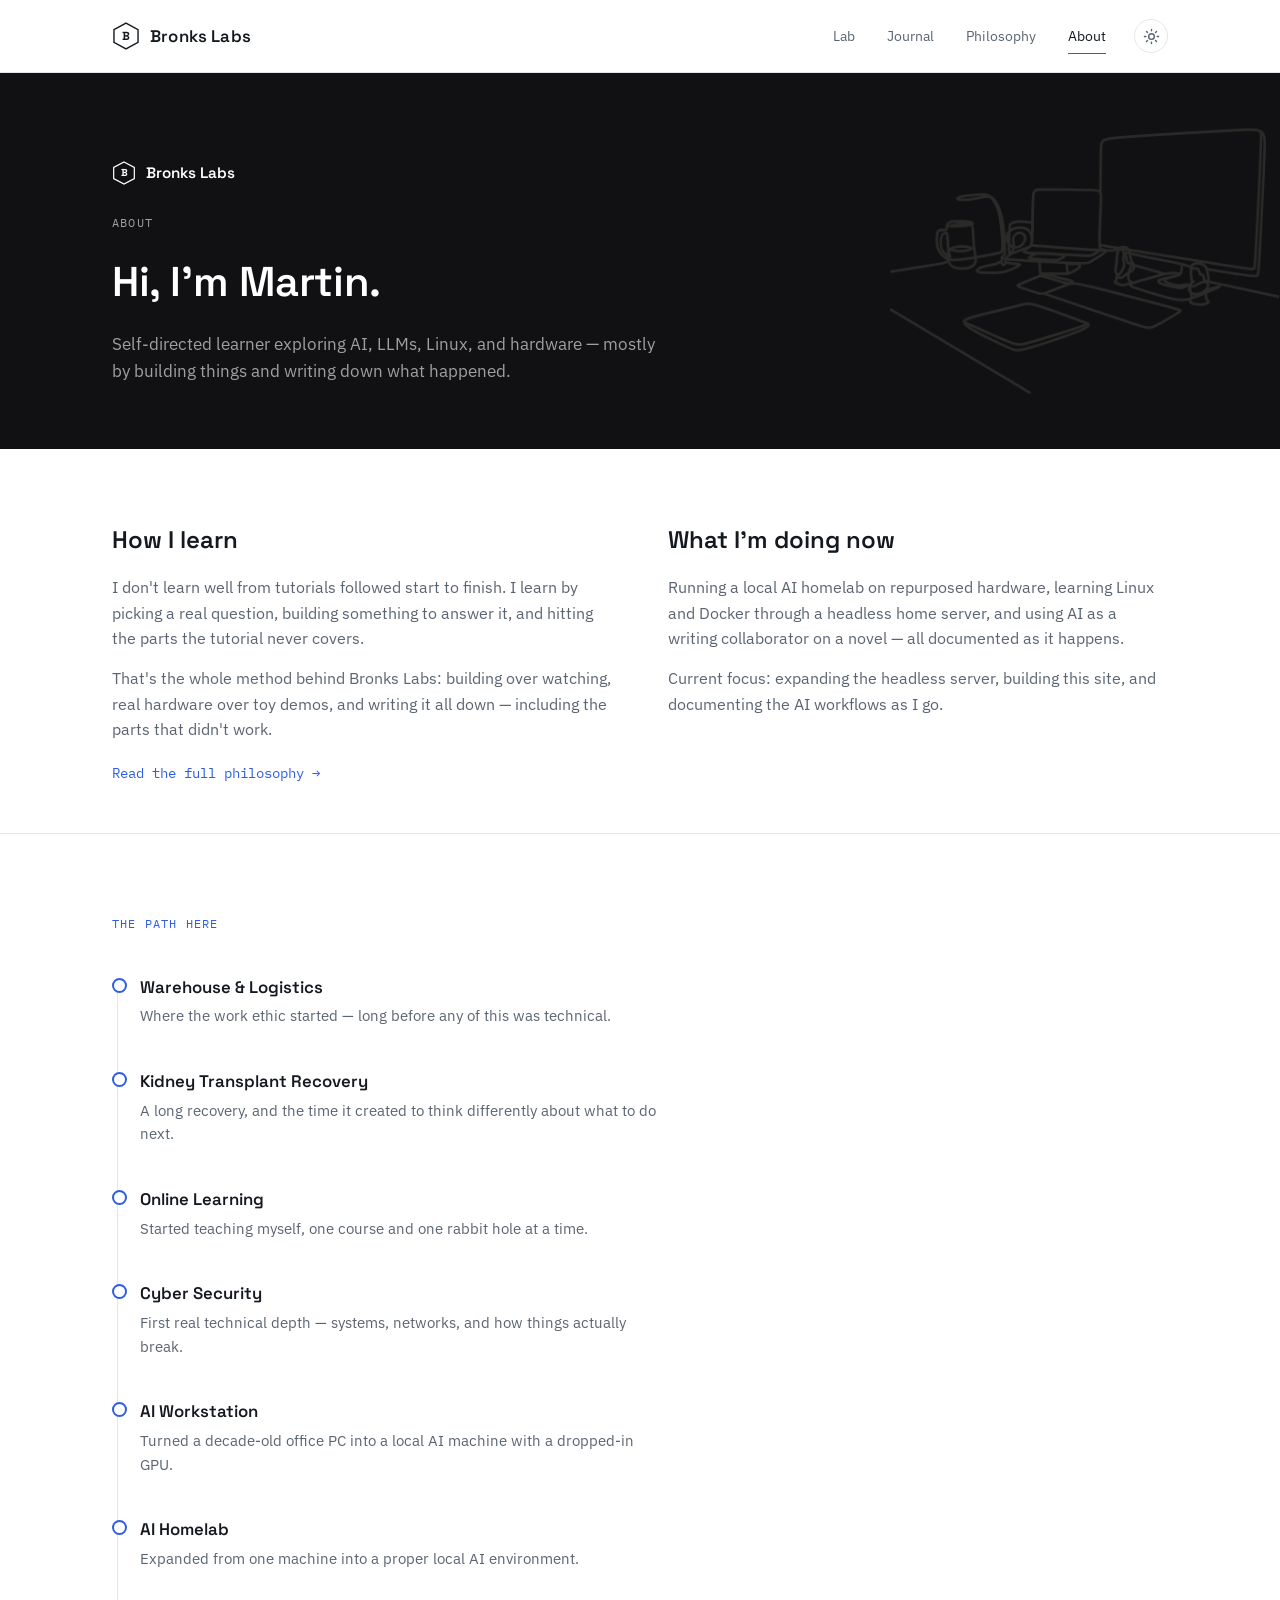
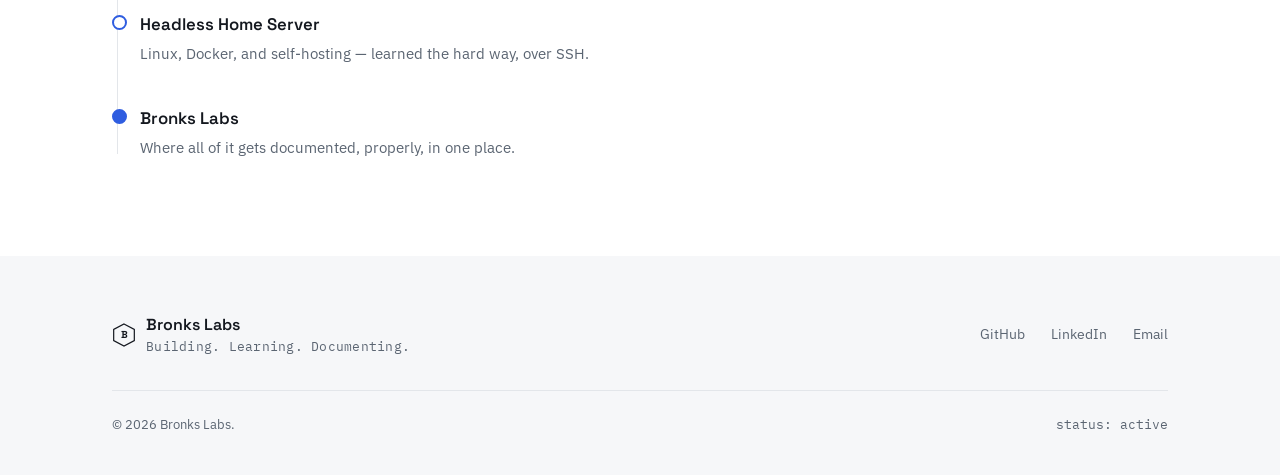
==== about.html @ 5981028b "Initial portfolio upload" ====
<!DOCTYPE html>
<html lang="en">
<head>
<script>(function(){var t=localStorage.getItem("theme");var d=window.matchMedia("(prefers-color-scheme: dark)").matches;document.documentElement.setAttribute("data-theme", t || (d?"dark":"light"));})();</script>
<meta charset="UTF-8">
<meta name="viewport" content="width=device-width, initial-scale=1.0">
<title>About — Bronks Labs</title>
<meta name="description" content="Martin — self-directed learner exploring AI, LLMs, Linux, and hardware, one real project at a time.">
<link rel="preconnect" href="https://fonts.googleapis.com">
<link rel="preconnect" href="https://fonts.gstatic.com" crossorigin>
<link href="https://fonts.googleapis.com/css2?family=Space+Grotesk:wght@400;500;600;700&family=IBM+Plex+Sans:wght@400;500;600&family=IBM+Plex+Mono:wght@400;500&display=swap" rel="stylesheet">
<link rel="stylesheet" href="css/styles.css?v=2">
<link rel="icon" type="image/x-icon" href="assets/favicon/favicon.ico">
<link rel="icon" type="image/png" sizes="32x32" href="assets/favicon/favicon-32x32.png">
<link rel="icon" type="image/png" sizes="16x16" href="assets/favicon/favicon-16x16.png">
<link rel="apple-touch-icon" sizes="180x180" href="assets/favicon/apple-touch-icon.png">
<link rel="manifest" href="site.webmanifest">
<style>
  .intro{ padding: 72px 0 48px; border-bottom: 1px solid var(--border); }
  .intro-grid{ display:grid; grid-template-columns: 1fr 1fr; gap: 56px; align-items: start; }
  @media (max-width: 760px){ .intro-grid{ grid-template-columns: 1fr; gap: 32px; } }
  .intro h2{ font-family: var(--font-display); font-weight: 600; font-size: 1.5rem; margin-bottom: 16px; }
  .intro p{ color: var(--ink-muted); font-size: 1rem; margin-bottom: 14px; }
  .philosophy-link{
    display:inline-flex; align-items:center; gap: 6px; margin-top: 6px;
    font-family: var(--font-mono); font-size: 0.85rem; color: var(--blue);
  }
  .philosophy-link:hover{ text-decoration: underline; }

  .timeline-section{ padding: 80px 0 96px; }
  .timeline-section .label{
    font-family: var(--font-mono); font-size: 0.75rem; letter-spacing: 0.1em; text-transform: uppercase;
    color: var(--blue); display:block; margin-bottom: 40px;
  }
  .timeline{ position: relative; padding-left: 28px; }
  .timeline::before{
    content: ''; position: absolute; left: 5px; top: 6px; bottom: 6px; width: 1px; background: var(--border);
  }
  .t-item{ position: relative; padding-bottom: 40px; }
  .t-item:last-child{ padding-bottom: 0; }
  .t-item::before{
    content: ''; position: absolute; left: -28px; top: 4px; width: 11px; height: 11px;
    border-radius: 50%; background: var(--bg); border: 2px solid var(--blue);
  }
  .t-item:last-child::before{ background: var(--blue); }
  .t-item h3{ font-family: var(--font-display); font-weight: 600; font-size: 1.05rem; margin-bottom: 4px; }
  .t-item p{ color: var(--ink-muted); font-size: 0.92rem; max-width: 520px; }
</style>
</head>
<body>

<header class="nav">
  <div class="wrap nav-inner">
    <a class="brand" href="index.html">
      <svg class="hex" viewBox="0 0 100 100" xmlns="http://www.w3.org/2000/svg">
        <polygon points="50,4 93,27 93,73 50,96 7,73 7,27" fill="none" stroke="currentColor" stroke-width="5"/>
        <text x="50" y="63" text-anchor="middle" font-family="Space Grotesk, sans-serif" font-weight="700" font-size="42" fill="currentColor">B</text>
      </svg>
      Bronks Labs
    </a>
    <div class="nav-right">
    <nav class="links">
      <a href="lab.html">Lab</a>
      <a href="journal.html">Journal</a>
      <a href="philosophy.html">Philosophy</a>
      <a href="about.html" class="active">About</a>
    </nav>
      <button class="theme-toggle" onclick="toggleTheme()" aria-label="Toggle dark mode">
        <svg class="icon-sun" viewBox="0 0 24 24" fill="none" stroke="currentColor" stroke-width="2" stroke-linecap="round"><circle cx="12" cy="12" r="4"/><path d="M12 2v2M12 20v2M4.93 4.93l1.41 1.41M17.66 17.66l1.41 1.41M2 12h2M20 12h2M6.34 17.66l-1.41 1.41M19.07 4.93l-1.41 1.41"/></svg>
        <svg class="icon-moon" viewBox="0 0 24 24" fill="none" stroke="currentColor" stroke-width="2" stroke-linecap="round"><path d="M21 12.79A9 9 0 1 1 11.21 3 7 7 0 0 0 21 12.79z"/></svg>
      </button>
    </div>
  </div>
</header>

<section class="page-header">
  <div class="banner-grid" aria-hidden="true"></div>
  <div class="wrap">
    <div class="banner-logo">
      <svg class="hex" viewBox="0 0 100 100" xmlns="http://www.w3.org/2000/svg">
        <polygon points="50,4 93,27 93,73 50,96 7,73 7,27" fill="none" stroke="#fff" stroke-width="5"/>
        <text x="50" y="63" text-anchor="middle" font-family="Space Grotesk, sans-serif" font-weight="700" font-size="42" fill="#fff">B</text>
      </svg>
      <span>Bronks Labs</span>
    </div>
    <span class="label">About</span>
    <h1>Hi, I'm Martin.</h1>
    <p>Self-directed learner exploring AI, LLMs, Linux, and hardware — mostly by building things and writing down what happened.</p>
  </div>
</section>

<section class="intro">
  <div class="wrap intro-grid">
    <div>
      <h2>How I learn</h2>
      <p>I don't learn well from tutorials followed start to finish. I learn by picking a real question, building something to answer it, and hitting the parts the tutorial never covers.</p>
      <p>That's the whole method behind Bronks Labs: building over watching, real hardware over toy demos, and writing it all down — including the parts that didn't work.</p>
      <a class="philosophy-link" href="philosophy.html">Read the full philosophy →</a>
    </div>
    <div>
      <h2>What I'm doing now</h2>
      <p>Running a local AI homelab on repurposed hardware, learning Linux and Docker through a headless home server, and using AI as a writing collaborator on a novel — all documented as it happens.</p>
      <p>Current focus: expanding the headless server, building this site, and documenting the AI workflows as I go.</p>
    </div>
  </div>
</section>

<section class="timeline-section">
  <div class="wrap">
    <span class="label">The path here</span>
    <div class="timeline">
      <div class="t-item">
        <h3>Warehouse &amp; Logistics</h3>
        <p>Where the work ethic started — long before any of this was technical.</p>
      </div>
      <div class="t-item">
        <h3>Kidney Transplant Recovery</h3>
        <p>A long recovery, and the time it created to think differently about what to do next.</p>
      </div>
      <div class="t-item">
        <h3>Online Learning</h3>
        <p>Started teaching myself, one course and one rabbit hole at a time.</p>
      </div>
      <div class="t-item">
        <h3>Cyber Security</h3>
        <p>First real technical depth — systems, networks, and how things actually break.</p>
      </div>
      <div class="t-item">
        <h3>AI Workstation</h3>
        <p>Turned a decade-old office PC into a local AI machine with a dropped-in GPU.</p>
      </div>
      <div class="t-item">
        <h3>AI Homelab</h3>
        <p>Expanded from one machine into a proper local AI environment.</p>
      </div>
      <div class="t-item">
        <h3>Headless Home Server</h3>
        <p>Linux, Docker, and self-hosting — learned the hard way, over SSH.</p>
      </div>
      <div class="t-item">
        <h3>Bronks Labs</h3>
        <p>Where all of it gets documented, properly, in one place.</p>
      </div>
    </div>
  </div>
</section>

<footer>
  <div class="wrap">
    <div class="footer-top">
      <div class="footer-brand">
        <svg class="hex" viewBox="0 0 100 100" xmlns="http://www.w3.org/2000/svg">
          <polygon points="50,4 93,27 93,73 50,96 7,73 7,27" fill="none" stroke="currentColor" stroke-width="5"/>
          <text x="50" y="63" text-anchor="middle" font-family="Space Grotesk, sans-serif" font-weight="700" font-size="42" fill="currentColor">B</text>
        </svg>
        <div>
          <div class="footer-brand-text">Bronks Labs</div>
          <div class="footer-tagline">Building. Learning. Documenting.</div>
        </div>
      </div>
      <div class="footer-links">
        <a href="https://github.com/" target="_blank" rel="noopener">GitHub</a>
        <a href="https://linkedin.com/" target="_blank" rel="noopener">LinkedIn</a>
        <a href="mailto:hello@bronkslabs.uk">Email</a>
      </div>
    </div>
    <div class="footer-bottom">
      <span>&copy; 2026 Bronks Labs.</span>
      <span class="mono">status: active</span>
    </div>
  </div>
</footer>

<script src="theme.js"></script>
</body>
</html>
---- css/styles.css ----
:root{
  --bg: #FFFFFF;
  --bg-subtle: #F6F7F9;
  --ink: #14181F;
  --ink-muted: #5B6572;
  --border: #E3E6EA;
  --blue: #2F5DE0;
  --blue-dim: #EAEFFC;
  --hero-dark: #111113;
  --hero-line: rgba(255,255,255,0.07);
  --hero-text-dim: rgba(255,255,255,0.6);

  --green: #2E9B5D;
  --green-dim: #E7F5ED;
  --amber: #C97A1C;
  --amber-dim: #FBF0E1;
  --blue-status: #2F5DE0;

  --nav-bg: rgba(255,255,255,0.9);
  --card-hover-border: #C7CDD6;

  --font-display: 'Space Grotesk', sans-serif;
  --font-body: 'IBM Plex Sans', sans-serif;
  --font-mono: 'IBM Plex Mono', monospace;
}

:root[data-theme="dark"]{
  --bg: #111113;
  --bg-subtle: #1A1D22;
  --ink: #ECEDEF;
  --ink-muted: #9AA2AC;
  --border: #2A2E35;
  --blue: #5B85FF;
  --blue-dim: rgba(91,133,255,0.16);

  --green: #4CC98A;
  --green-dim: rgba(76,201,138,0.14);
  --amber: #E0A44D;
  --amber-dim: rgba(224,164,77,0.14);
  --blue-status: #5B85FF;

  --nav-bg: rgba(17,17,19,0.85);
  --card-hover-border: #3A3F48;
}

*{ box-sizing: border-box; margin:0; padding:0; }
html{ scroll-behavior: smooth; }
body{
  font-family: var(--font-body);
  color: var(--ink);
  background: var(--bg);
  line-height: 1.6;
  -webkit-font-smoothing: antialiased;
  transition: background-color 0.2s ease, color 0.2s ease;
}
a{ color: inherit; text-decoration: none; }

.wrap{
  max-width: 1120px;
  margin: 0 auto;
  padding: 0 32px;
}

/* ---------- Nav ---------- */
header.nav{
  position: sticky;
  top: 0;
  z-index: 50;
  background: var(--nav-bg);
  backdrop-filter: blur(8px);
  border-bottom: 1px solid var(--border);
}
.nav-inner{
  display:flex;
  align-items:center;
  justify-content: space-between;
  height: 72px;
}
.brand{
  display:flex;
  align-items:center;
  gap:10px;
  font-family: var(--font-display);
  font-weight: 600;
  font-size: 1.05rem;
  letter-spacing: 0.01em;
}
.hex{ width: 28px; height: 28px; display:block; flex-shrink:0; }
nav.links{ display:flex; gap: 32px; font-size: 0.9rem; color: var(--ink-muted); }
nav.links a{ position:relative; padding: 4px 0; transition: color 0.15s ease; }
nav.links a:hover{ color: var(--ink); }
nav.links a.active{ color: var(--ink); }
nav.links a::after{
  content:''; position:absolute; left:0; right:0; bottom:-2px; height:1px;
  background: var(--blue); transform: scaleX(0); transform-origin: left;
  transition: transform 0.2s ease;
}
nav.links a:hover::after, nav.links a.active::after{ transform: scaleX(1); }

.nav-right{ display:flex; align-items:center; gap: 28px; }

.theme-toggle{
  display:flex; align-items:center; justify-content:center;
  width: 34px; height: 34px;
  border-radius: 100px;
  border: 1px solid var(--border);
  background: transparent;
  cursor: pointer;
  color: var(--ink-muted);
  transition: border-color 0.15s ease, color 0.15s ease;
  flex-shrink: 0;
}
.theme-toggle:hover{ border-color: var(--card-hover-border); color: var(--ink); }
.theme-toggle svg{ width: 17px; height: 17px; }
.theme-toggle .icon-moon{ display: none; }
:root[data-theme="dark"] .theme-toggle .icon-sun{ display: none; }
:root[data-theme="dark"] .theme-toggle .icon-moon{ display: block; }

@media (max-width: 640px){
  nav.links{ gap: 18px; font-size: 0.82rem; }
  .nav-right{ gap: 16px; }
}

/* ---------- Page header (dark line-art banner, matches hero) ---------- */
.page-header{
  position: relative;
  background: var(--hero-dark) url('../assets/images/hero-lineart.png') right center / contain no-repeat;
  color: #fff;
  overflow: hidden;
  padding: 88px 0 64px;
}
.page-header .banner-grid{ display: none; }
.page-header::before{
  content: '';
  position: absolute; inset: 0;
  background: linear-gradient(90deg, rgba(17,17,19,0.96) 0%, rgba(17,17,19,0.8) 42%, transparent 68%);
}
.page-header .wrap{ position: relative; z-index: 2; }
.page-header .banner-logo{
  display:flex; align-items:center; gap: 10px; margin-bottom: 28px;
  font-family: var(--font-display); font-weight: 600; font-size: 0.95rem; color: #fff;
}
.page-header .banner-logo .hex{ width: 24px; height: 24px; }
.page-header .banner-logo .hex polygon{ stroke: #fff; }
.page-header .banner-logo .hex text{ fill: #fff; }
.page-header .label{
  font-family: var(--font-mono);
  font-size: 0.75rem;
  letter-spacing: 0.1em;
  text-transform: uppercase;
  color: var(--hero-text-dim);
  display:block;
  margin-bottom: 16px;
}
.page-header h1{
  font-family: var(--font-display);
  font-weight: 600;
  font-size: clamp(1.9rem, 4vw, 2.6rem);
  letter-spacing: -0.01em;
  max-width: 620px;
}
.page-header p{
  margin-top: 16px;
  font-size: 1.05rem;
  color: var(--hero-text-dim);
  max-width: 560px;
}

/* ---------- Footer ---------- */
footer{ background: var(--bg-subtle); padding: 56px 0 40px; }
.footer-top{
  display:flex; align-items:center; justify-content: space-between;
  flex-wrap: wrap; gap: 24px; padding-bottom: 32px; border-bottom: 1px solid var(--border);
}
.footer-brand{ display:flex; align-items:center; gap: 10px; }
.footer-brand .hex{ width: 24px; height: 24px; }
.footer-brand-text{ font-family: var(--font-display); font-weight: 600; font-size: 1rem; }
.footer-tagline{ font-family: var(--font-mono); font-size: 0.8rem; color: var(--ink-muted); letter-spacing: 0.02em; }
.footer-links{ display:flex; gap: 26px; font-size: 0.88rem; color: var(--ink-muted); }
.footer-links a:hover{ color: var(--ink); }
.footer-bottom{
  padding-top: 24px; font-size: 0.8rem; color: var(--ink-muted);
  display:flex; justify-content: space-between; flex-wrap: wrap; gap: 10px;
}
.footer-bottom .mono{ font-family: var(--font-mono); }
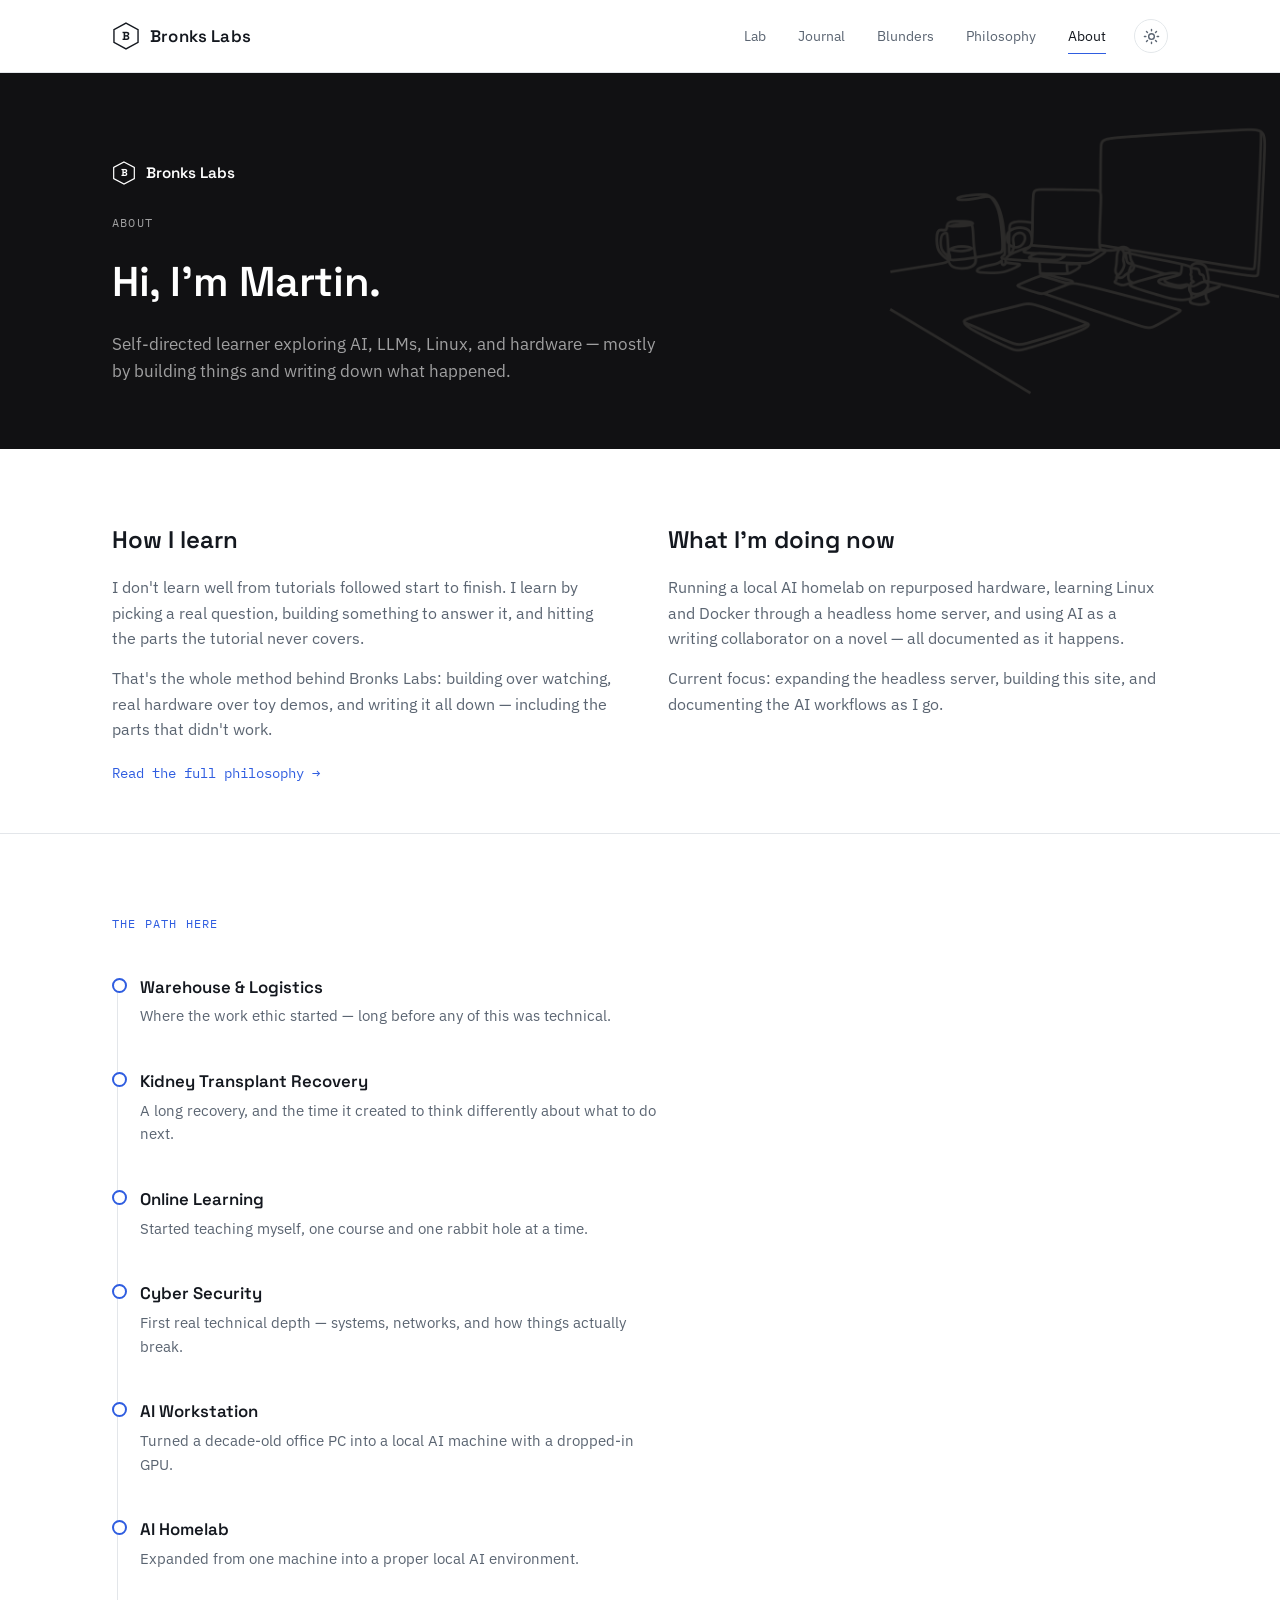
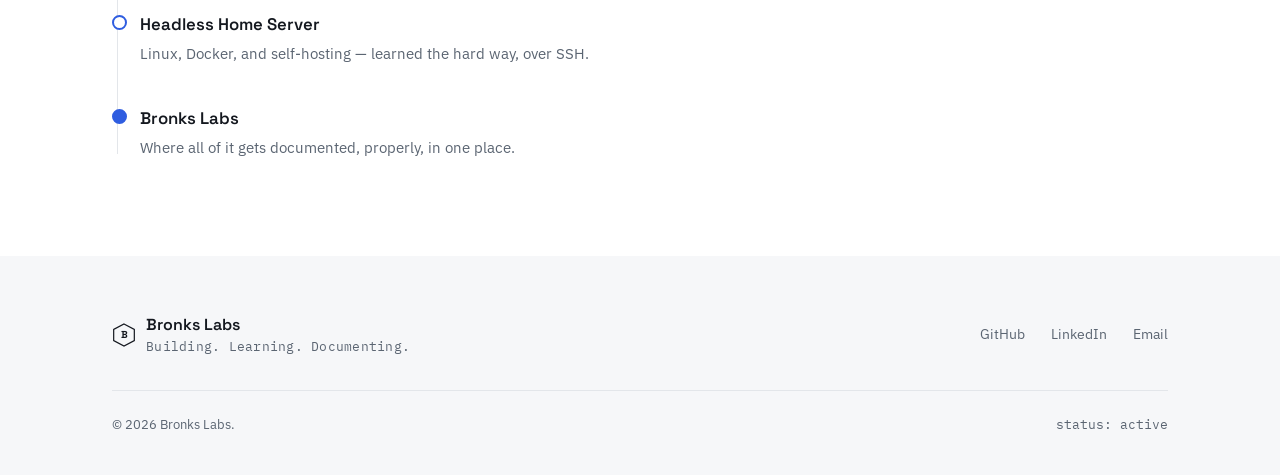
==== commit 16b24fb5: "Add Blunders page and dark mode nav links across site" ====
--- a/about.html
+++ b/about.html
@@ -62,6 +62,7 @@
     <nav class="links">
       <a href="lab.html">Lab</a>
       <a href="journal.html">Journal</a>
+        <a href="blunders.html">Blunders</a>
       <a href="philosophy.html">Philosophy</a>
       <a href="about.html" class="active">About</a>
     </nav>
@@ -161,7 +162,7 @@
       <div class="footer-links">
         <a href="https://github.com/" target="_blank" rel="noopener">GitHub</a>
         <a href="https://linkedin.com/" target="_blank" rel="noopener">LinkedIn</a>
-        <a href="mailto:hello@bronkslabs.uk">Email</a>
+        <a href="mailto:marcin.j.korol@gmail.com">Email</a>
       </div>
     </div>
     <div class="footer-bottom">
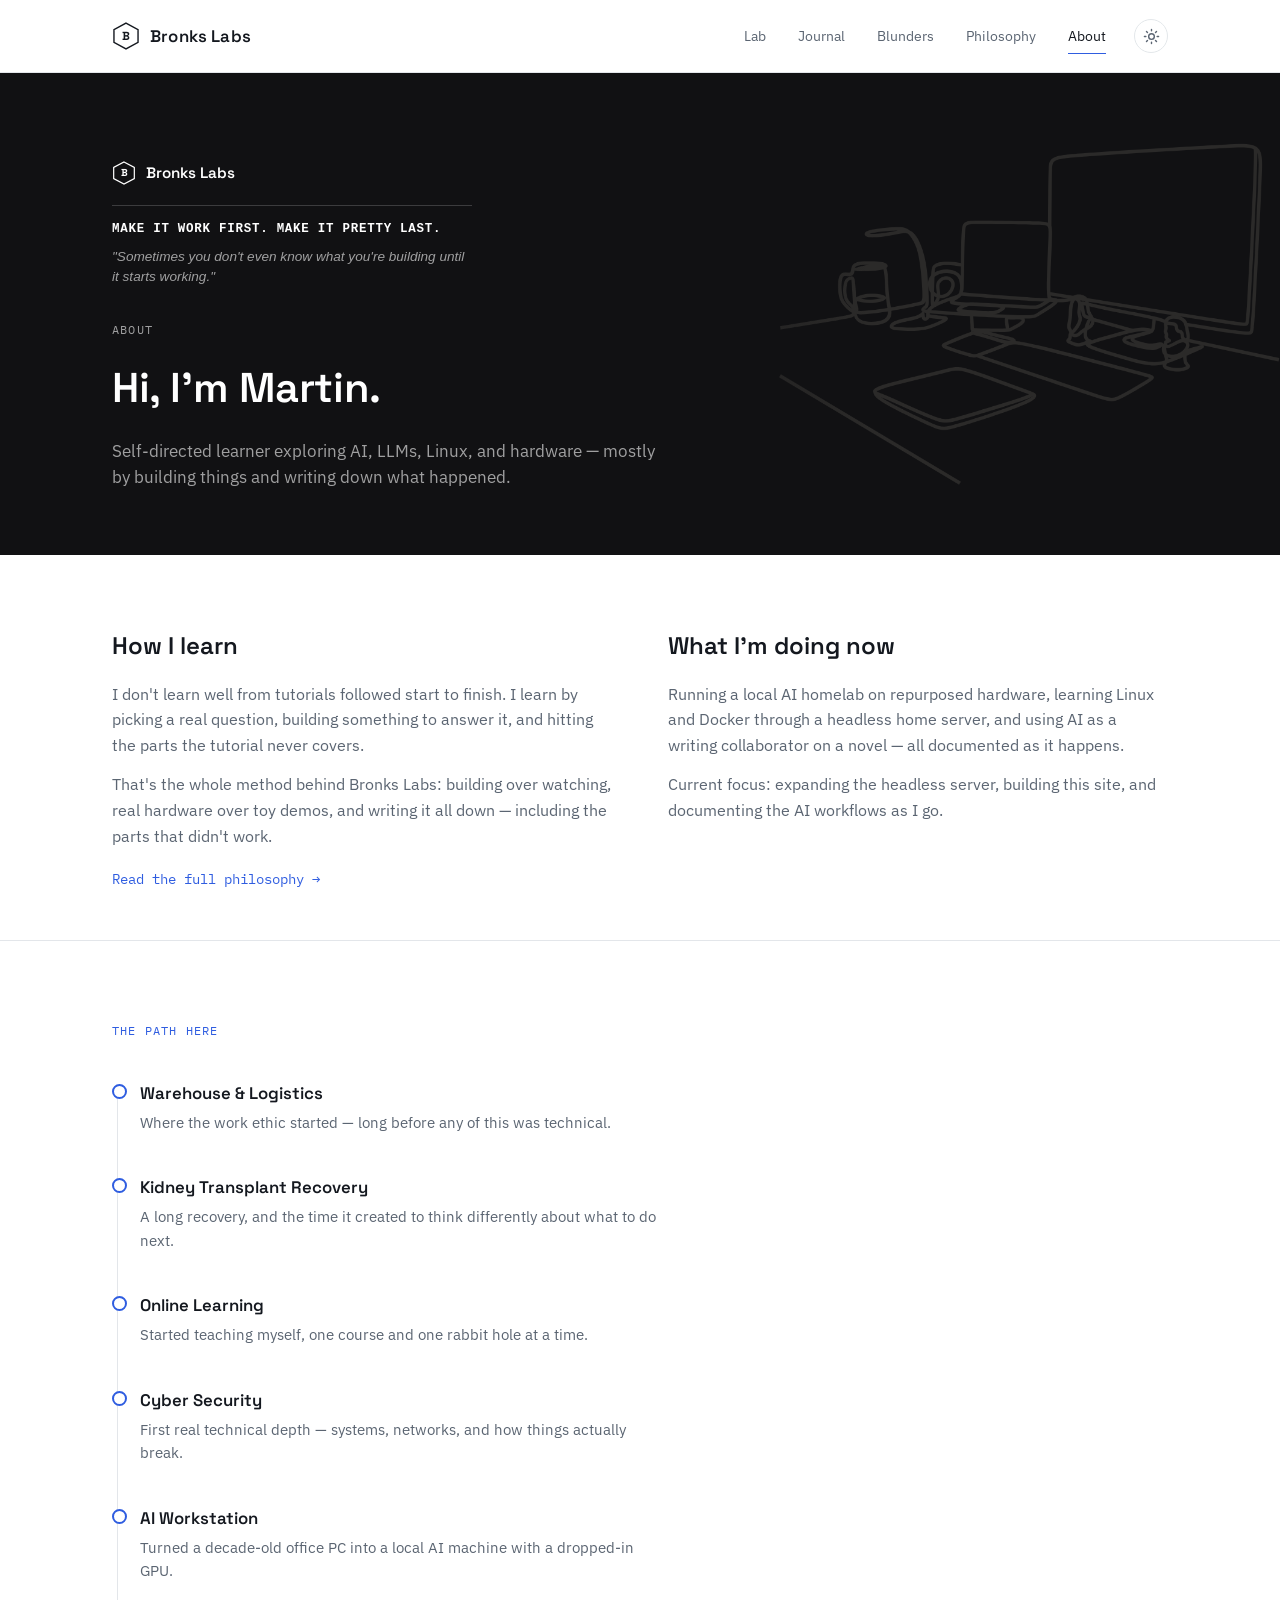
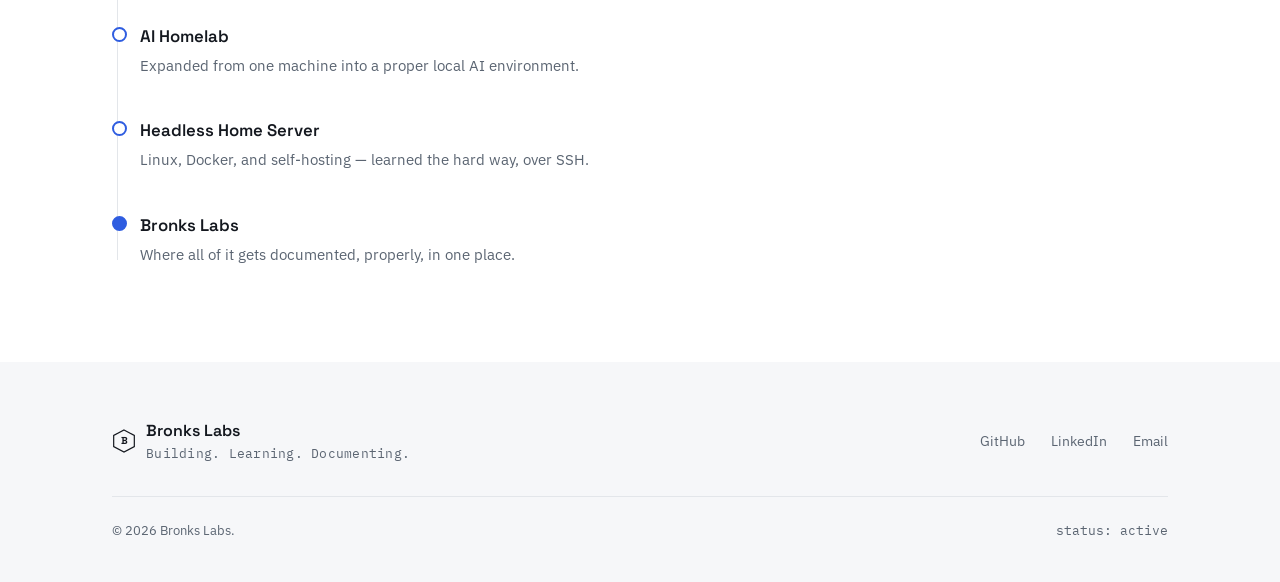
==== commit 096b19b5: "Update portfolio from server" ====
--- a/about.html
+++ b/about.html
@@ -83,6 +83,10 @@
         <text x="50" y="63" text-anchor="middle" font-family="Space Grotesk, sans-serif" font-weight="700" font-size="42" fill="#fff">B</text>
       </svg>
       <span>Bronks Labs</span>
+    </div>
+    <div class="brand-signature">
+      <div class="motto">Make it work first. Make it pretty last.</div>
+      <div class="quote">"Sometimes you don't even know what you're building until it starts working."</div>
     </div>
     <span class="label">About</span>
     <h1>Hi, I'm Martin.</h1>
--- a/css/styles.css
+++ b/css/styles.css
@@ -137,12 +137,36 @@
 }
 .page-header .wrap{ position: relative; z-index: 2; }
 .page-header .banner-logo{
-  display:flex; align-items:center; gap: 10px; margin-bottom: 28px;
+  display:flex; align-items:center; gap: 10px; margin-bottom: 20px;
   font-family: var(--font-display); font-weight: 600; font-size: 0.95rem; color: #fff;
 }
 .page-header .banner-logo .hex{ width: 24px; height: 24px; }
 .page-header .banner-logo .hex polygon{ stroke: #fff; }
 .page-header .banner-logo .hex text{ fill: #fff; }
+
+.brand-signature{
+  max-width: 360px;
+  margin-bottom: 32px;
+  padding-top: 14px;
+  border-top: 1px solid rgba(255,255,255,0.18);
+}
+.brand-signature .motto{
+  font-family: var(--font-mono);
+  font-weight: 600;
+  font-size: 0.78rem;
+  letter-spacing: 0.06em;
+  text-transform: uppercase;
+  color: #fff;
+  line-height: 1.5;
+}
+.brand-signature .quote{
+  margin-top: 8px;
+  font-family: var(--font-body);
+  font-style: italic;
+  font-size: 0.85rem;
+  color: var(--hero-text-dim);
+  line-height: 1.5;
+}
 .page-header .label{
   font-family: var(--font-mono);
   font-size: 0.75rem;
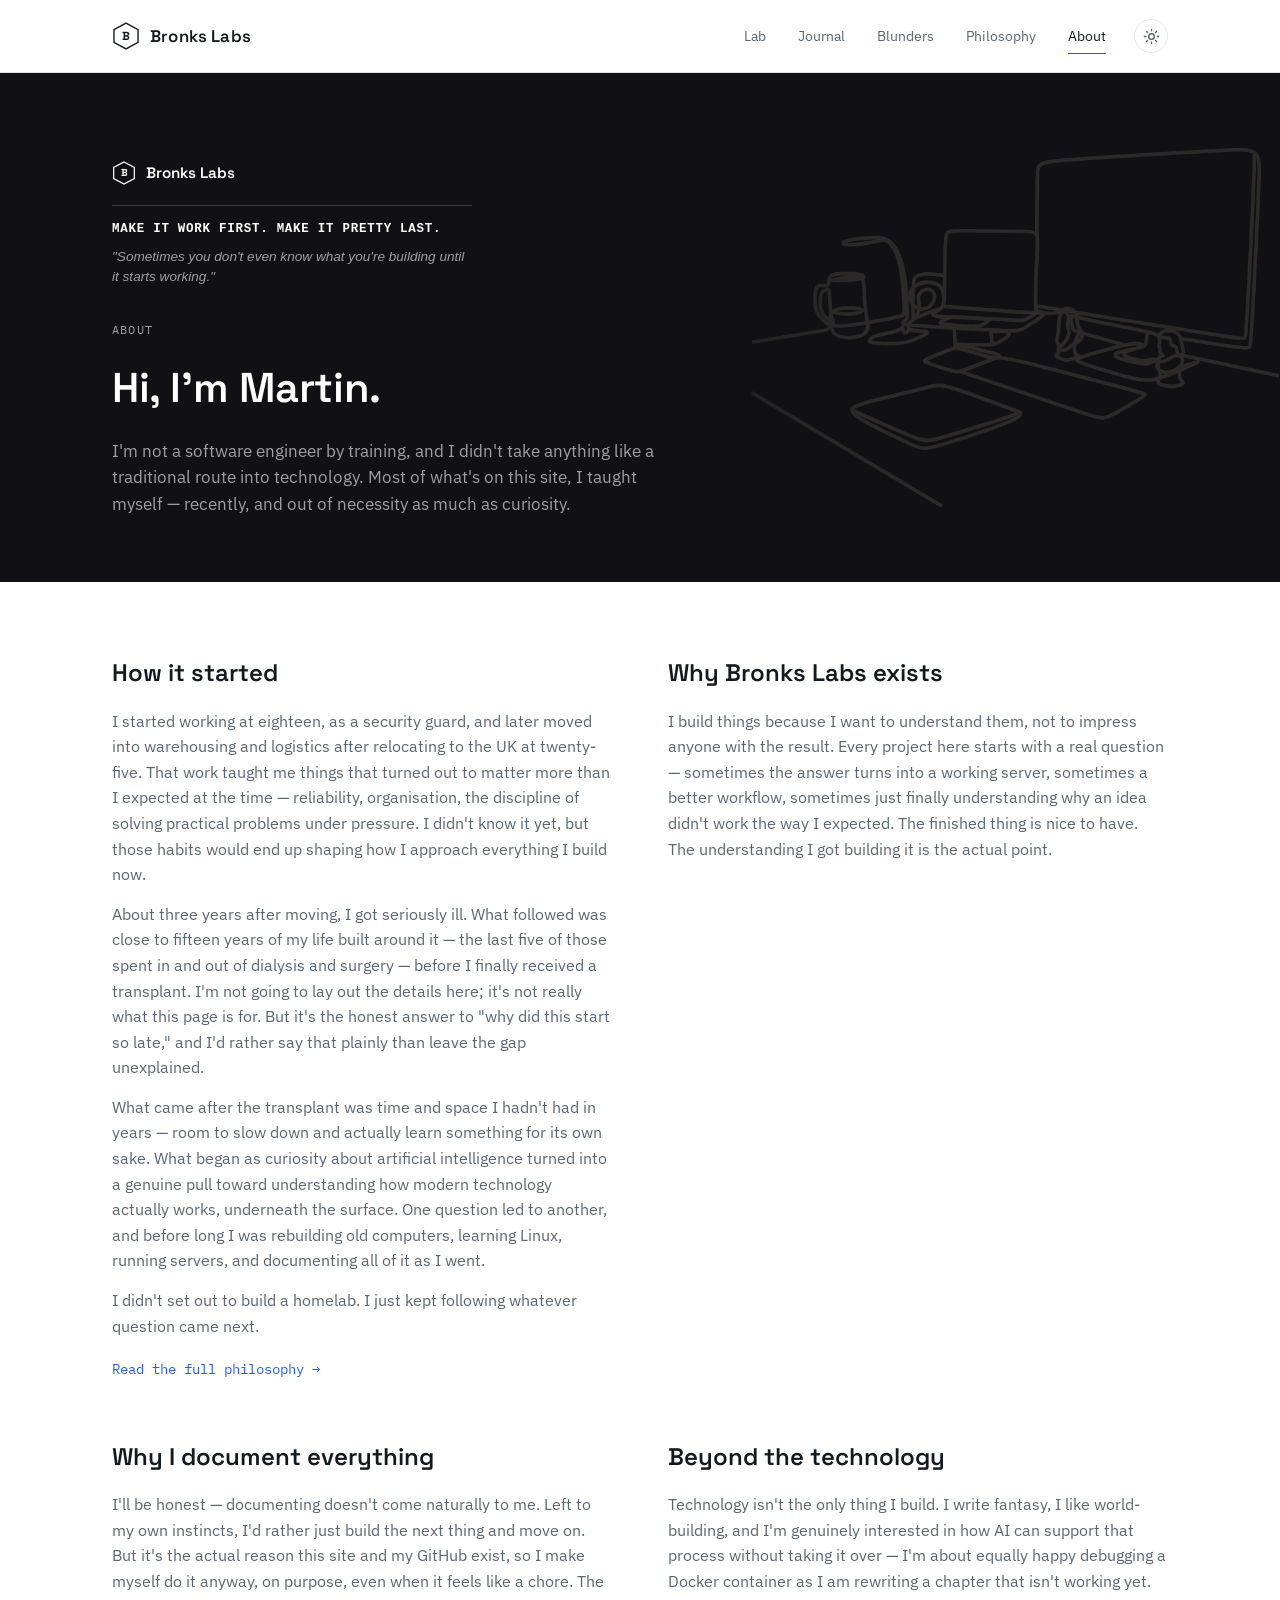
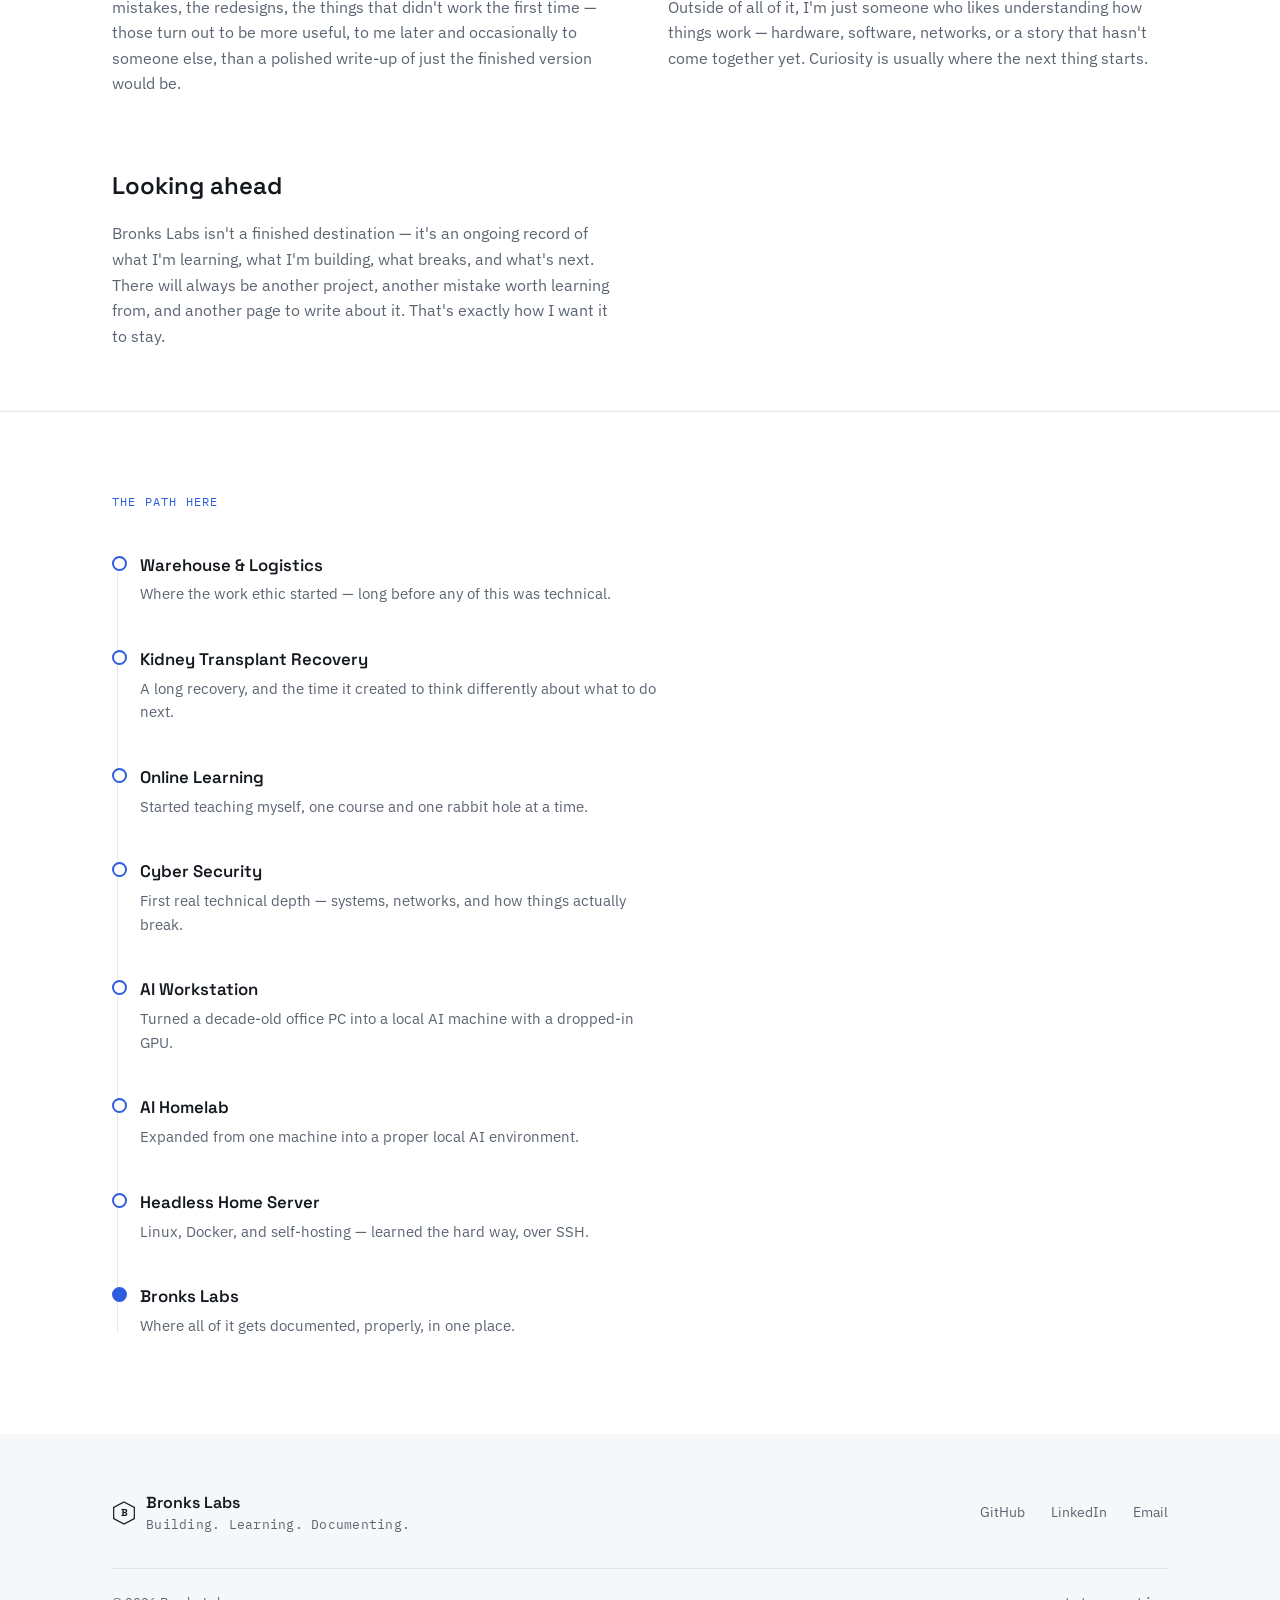
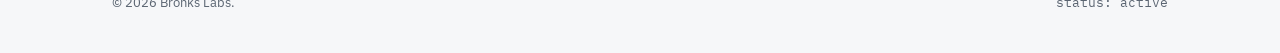
==== commit f866a5f1: "Update about.html" ====
--- a/about.html
+++ b/about.html
@@ -90,22 +90,35 @@
     </div>
     <span class="label">About</span>
     <h1>Hi, I'm Martin.</h1>
-    <p>Self-directed learner exploring AI, LLMs, Linux, and hardware — mostly by building things and writing down what happened.</p>
+    <p>I'm not a software engineer by training, and I didn't take anything like a traditional route into technology. Most of what's on this site, I taught myself — recently, and out of necessity as much as curiosity.</p>
   </div>
 </section>
 
 <section class="intro">
   <div class="wrap intro-grid">
     <div>
-      <h2>How I learn</h2>
-      <p>I don't learn well from tutorials followed start to finish. I learn by picking a real question, building something to answer it, and hitting the parts the tutorial never covers.</p>
-      <p>That's the whole method behind Bronks Labs: building over watching, real hardware over toy demos, and writing it all down — including the parts that didn't work.</p>
+      <h2>How it started</h2>
+      <p>I started working at eighteen, as a security guard, and later moved into warehousing and logistics after relocating to the UK at twenty-five. That work taught me things that turned out to matter more than I expected at the time — reliability, organisation, the discipline of solving practical problems under pressure. I didn't know it yet, but those habits would end up shaping how I approach everything I build now.</p>
+      <p>About three years after moving, I got seriously ill. What followed was close to fifteen years of my life built around it — the last five of those spent in and out of dialysis and surgery — before I finally received a transplant. I'm not going to lay out the details here; it's not really what this page is for. But it's the honest answer to "why did this start so late," and I'd rather say that plainly than leave the gap unexplained.</p>
+      <p>What came after the transplant was time and space I hadn't had in years — room to slow down and actually learn something for its own sake. What began as curiosity about artificial intelligence turned into a genuine pull toward understanding how modern technology actually works, underneath the surface. One question led to another, and before long I was rebuilding old computers, learning Linux, running servers, and documenting all of it as I went.</p>
+      <p>I didn't set out to build a homelab. I just kept following whatever question came next.</p>
       <a class="philosophy-link" href="philosophy.html">Read the full philosophy →</a>
     </div>
     <div>
-      <h2>What I'm doing now</h2>
-      <p>Running a local AI homelab on repurposed hardware, learning Linux and Docker through a headless home server, and using AI as a writing collaborator on a novel — all documented as it happens.</p>
-      <p>Current focus: expanding the headless server, building this site, and documenting the AI workflows as I go.</p>
+      <h2>Why Bronks Labs exists</h2>
+      <p>I build things because I want to understand them, not to impress anyone with the result. Every project here starts with a real question — sometimes the answer turns into a working server, sometimes a better workflow, sometimes just finally understanding why an idea didn't work the way I expected. The finished thing is nice to have. The understanding I got building it is the actual point.</p>  
+    </div>
+    <div>
+      <h2>Why I document everything</h2>
+      <p>I'll be honest — documenting doesn't come naturally to me. Left to my own instincts, I'd rather just build the next thing and move on. But it's the actual reason this site and my GitHub exist, so I make myself do it anyway, on purpose, even when it feels like a chore. The mistakes, the redesigns, the things that didn't work the first time — those turn out to be more useful, to me later and occasionally to someone else, than a polished write-up of just the finished version would be.</p>
+    </div>
+    <div>
+      <h2>Beyond the technology</h2>
+      <p>Technology isn't the only thing I build. I write fantasy, I like world-building, and I'm genuinely interested in how AI can support that process without taking it over — I'm about equally happy debugging a Docker container as I am rewriting a chapter that isn't working yet. Outside of all of it, I'm just someone who likes understanding how things work — hardware, software, networks, or a story that hasn't come together yet. Curiosity is usually where the next thing starts.</p>
+    </div>
+    <div>
+      <h2>Looking ahead</h2>
+      <p>Bronks Labs isn't a finished destination — it's an ongoing record of what I'm learning, what I'm building, what breaks, and what's next. There will always be another project, another mistake worth learning from, and another page to write about it. That's exactly how I want it to stay.</p>
     </div>
   </div>
 </section>
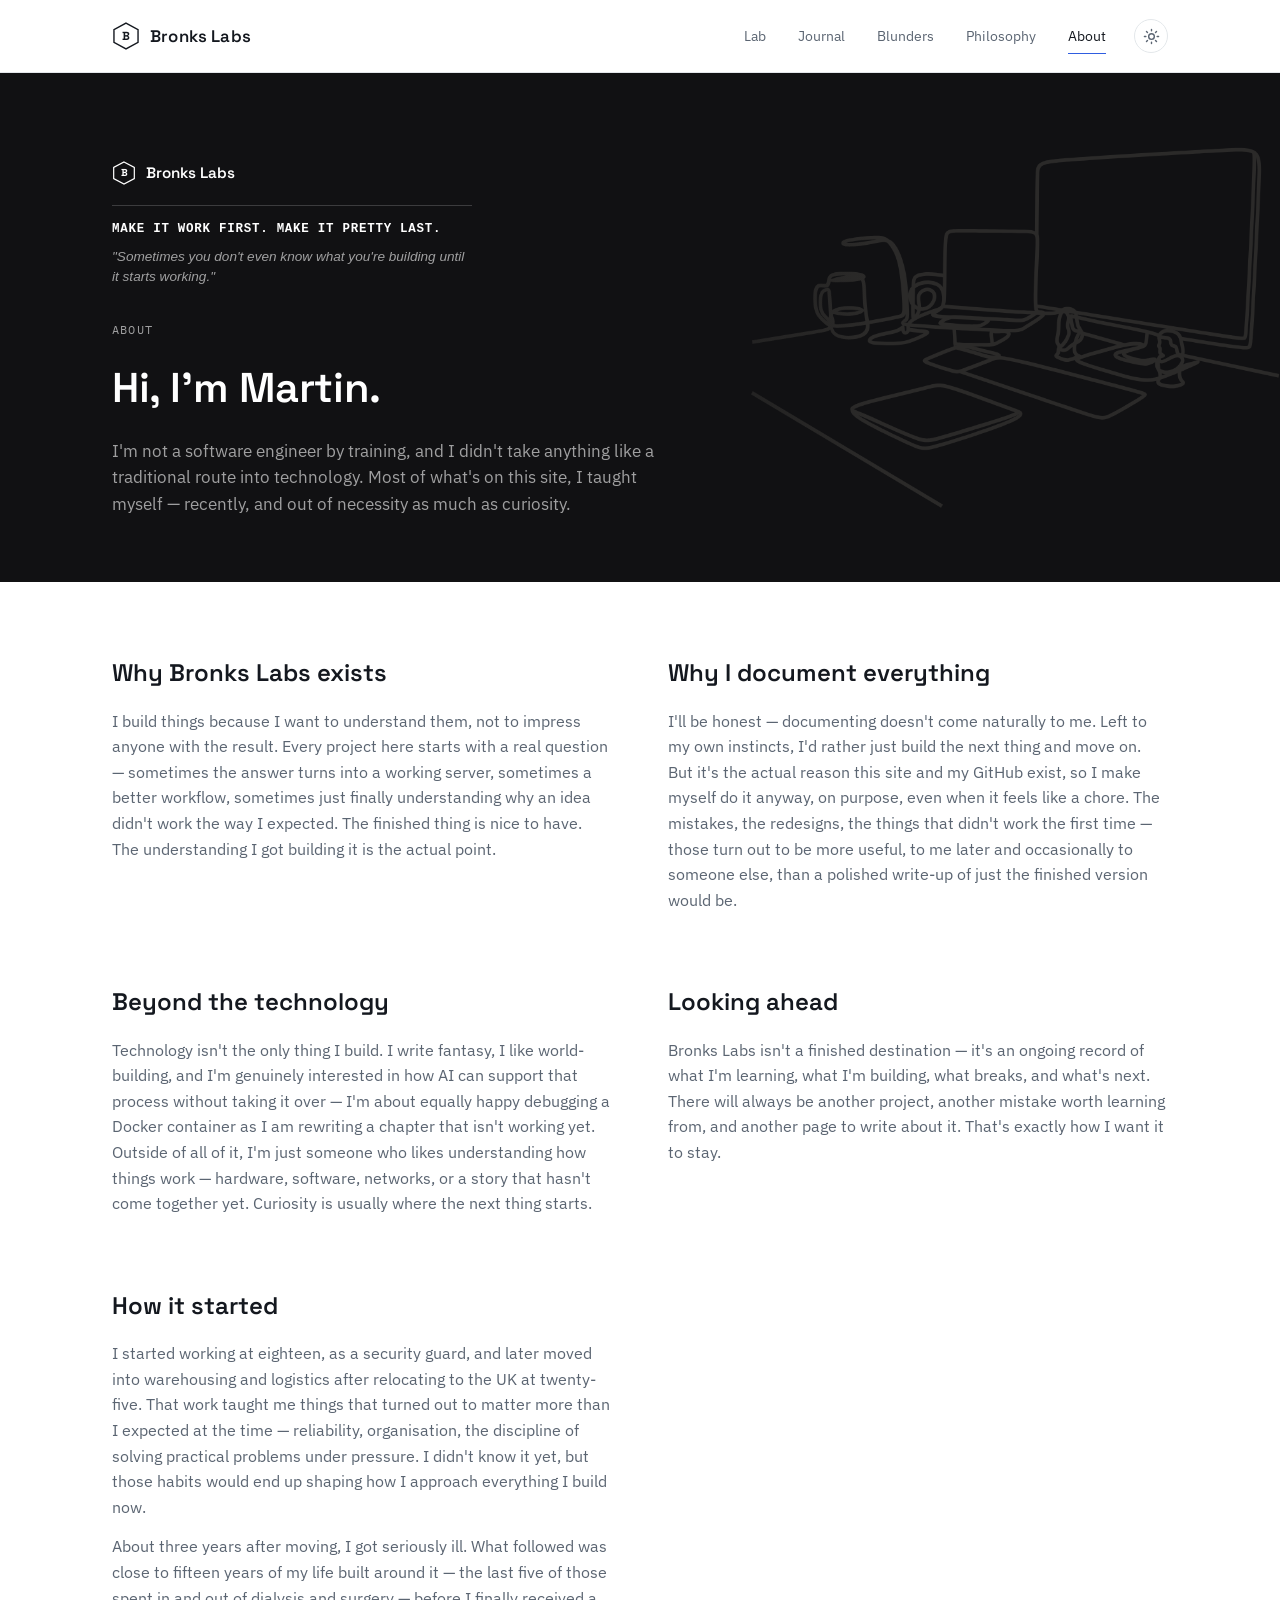
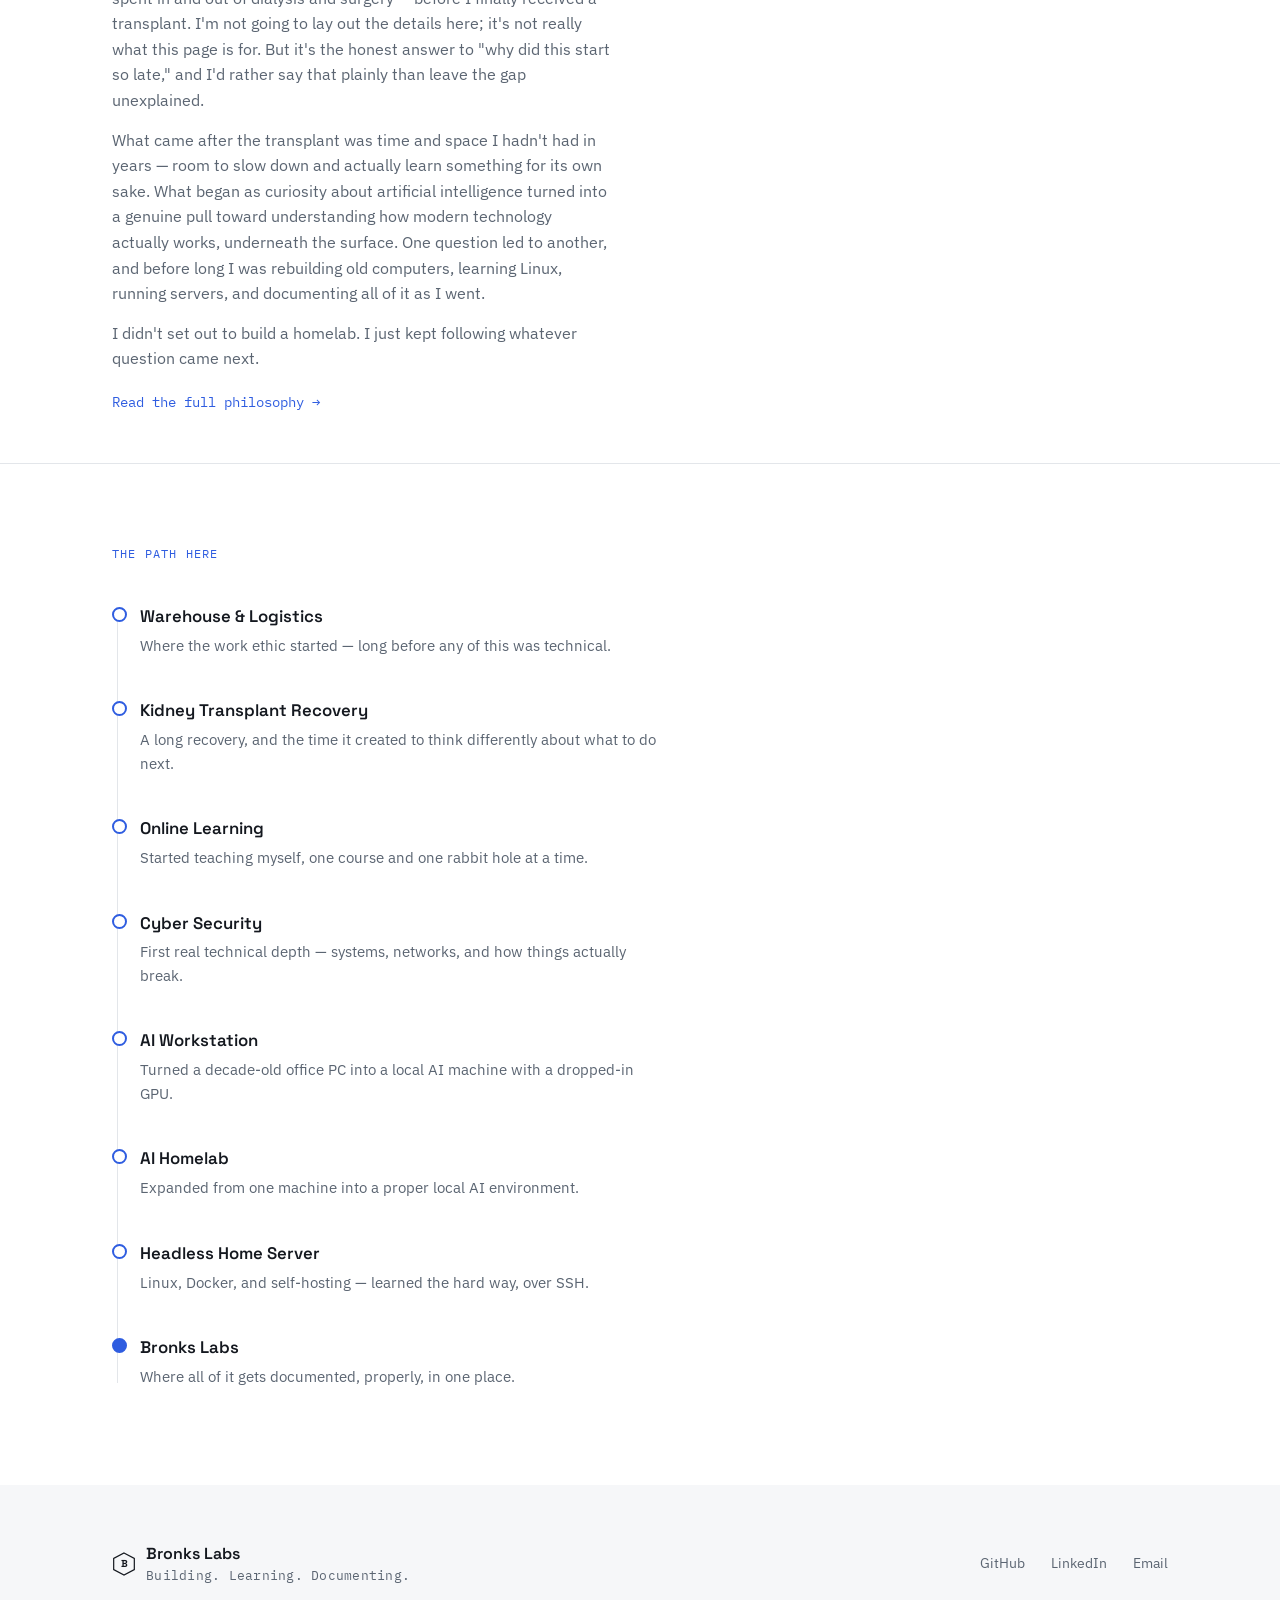
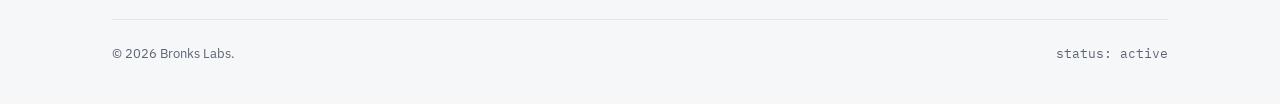
==== commit 9d41c174: "Update about.html" ====
--- a/about.html
+++ b/about.html
@@ -95,15 +95,7 @@
 </section>
 
 <section class="intro">
-  <div class="wrap intro-grid">
-    <div>
-      <h2>How it started</h2>
-      <p>I started working at eighteen, as a security guard, and later moved into warehousing and logistics after relocating to the UK at twenty-five. That work taught me things that turned out to matter more than I expected at the time — reliability, organisation, the discipline of solving practical problems under pressure. I didn't know it yet, but those habits would end up shaping how I approach everything I build now.</p>
-      <p>About three years after moving, I got seriously ill. What followed was close to fifteen years of my life built around it — the last five of those spent in and out of dialysis and surgery — before I finally received a transplant. I'm not going to lay out the details here; it's not really what this page is for. But it's the honest answer to "why did this start so late," and I'd rather say that plainly than leave the gap unexplained.</p>
-      <p>What came after the transplant was time and space I hadn't had in years — room to slow down and actually learn something for its own sake. What began as curiosity about artificial intelligence turned into a genuine pull toward understanding how modern technology actually works, underneath the surface. One question led to another, and before long I was rebuilding old computers, learning Linux, running servers, and documenting all of it as I went.</p>
-      <p>I didn't set out to build a homelab. I just kept following whatever question came next.</p>
-      <a class="philosophy-link" href="philosophy.html">Read the full philosophy →</a>
-    </div>
+  <div class="wrap intro-grid">  
     <div>
       <h2>Why Bronks Labs exists</h2>
       <p>I build things because I want to understand them, not to impress anyone with the result. Every project here starts with a real question — sometimes the answer turns into a working server, sometimes a better workflow, sometimes just finally understanding why an idea didn't work the way I expected. The finished thing is nice to have. The understanding I got building it is the actual point.</p>  
@@ -119,6 +111,14 @@
     <div>
       <h2>Looking ahead</h2>
       <p>Bronks Labs isn't a finished destination — it's an ongoing record of what I'm learning, what I'm building, what breaks, and what's next. There will always be another project, another mistake worth learning from, and another page to write about it. That's exactly how I want it to stay.</p>
+    </div>
+    <div>
+      <h2>How it started</h2>
+      <p>I started working at eighteen, as a security guard, and later moved into warehousing and logistics after relocating to the UK at twenty-five. That work taught me things that turned out to matter more than I expected at the time — reliability, organisation, the discipline of solving practical problems under pressure. I didn't know it yet, but those habits would end up shaping how I approach everything I build now.</p>
+      <p>About three years after moving, I got seriously ill. What followed was close to fifteen years of my life built around it — the last five of those spent in and out of dialysis and surgery — before I finally received a transplant. I'm not going to lay out the details here; it's not really what this page is for. But it's the honest answer to "why did this start so late," and I'd rather say that plainly than leave the gap unexplained.</p>
+      <p>What came after the transplant was time and space I hadn't had in years — room to slow down and actually learn something for its own sake. What began as curiosity about artificial intelligence turned into a genuine pull toward understanding how modern technology actually works, underneath the surface. One question led to another, and before long I was rebuilding old computers, learning Linux, running servers, and documenting all of it as I went.</p>
+      <p>I didn't set out to build a homelab. I just kept following whatever question came next.</p>
+      <a class="philosophy-link" href="philosophy.html">Read the full philosophy →</a>
     </div>
   </div>
 </section>
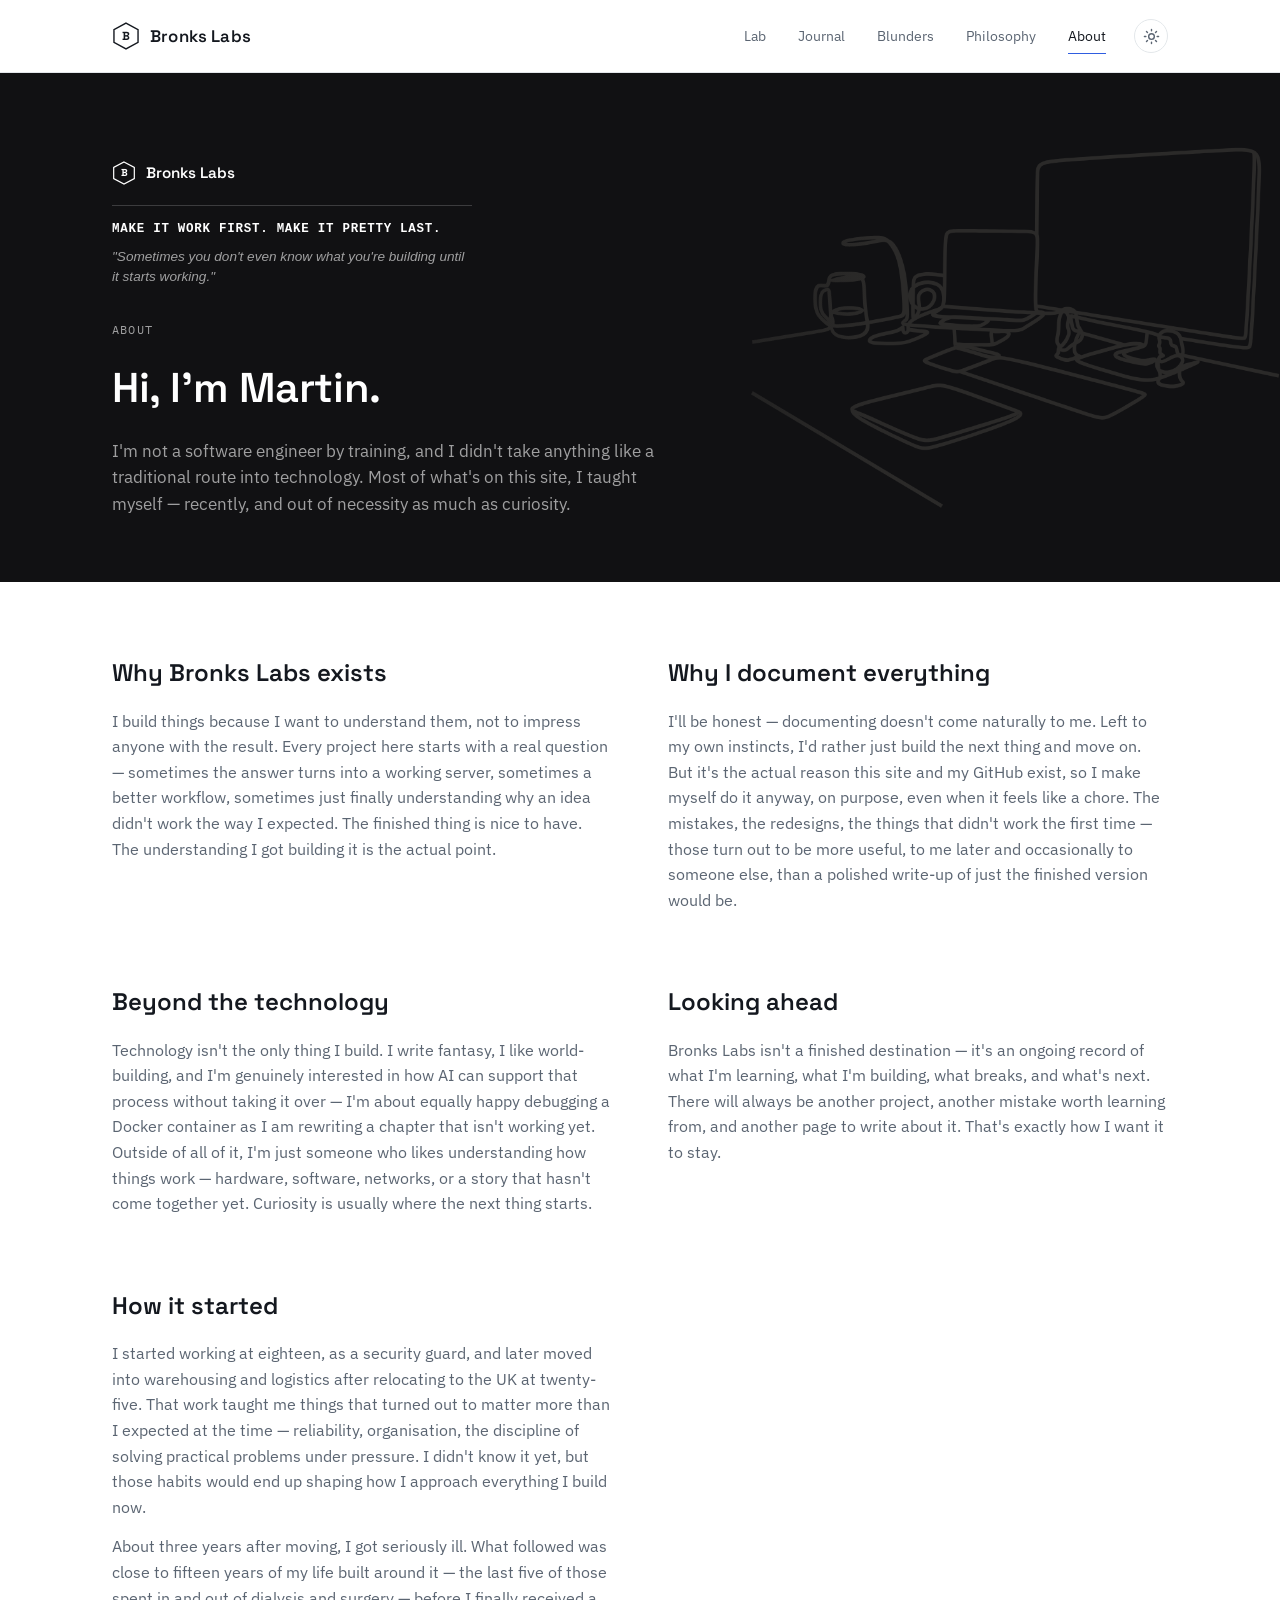
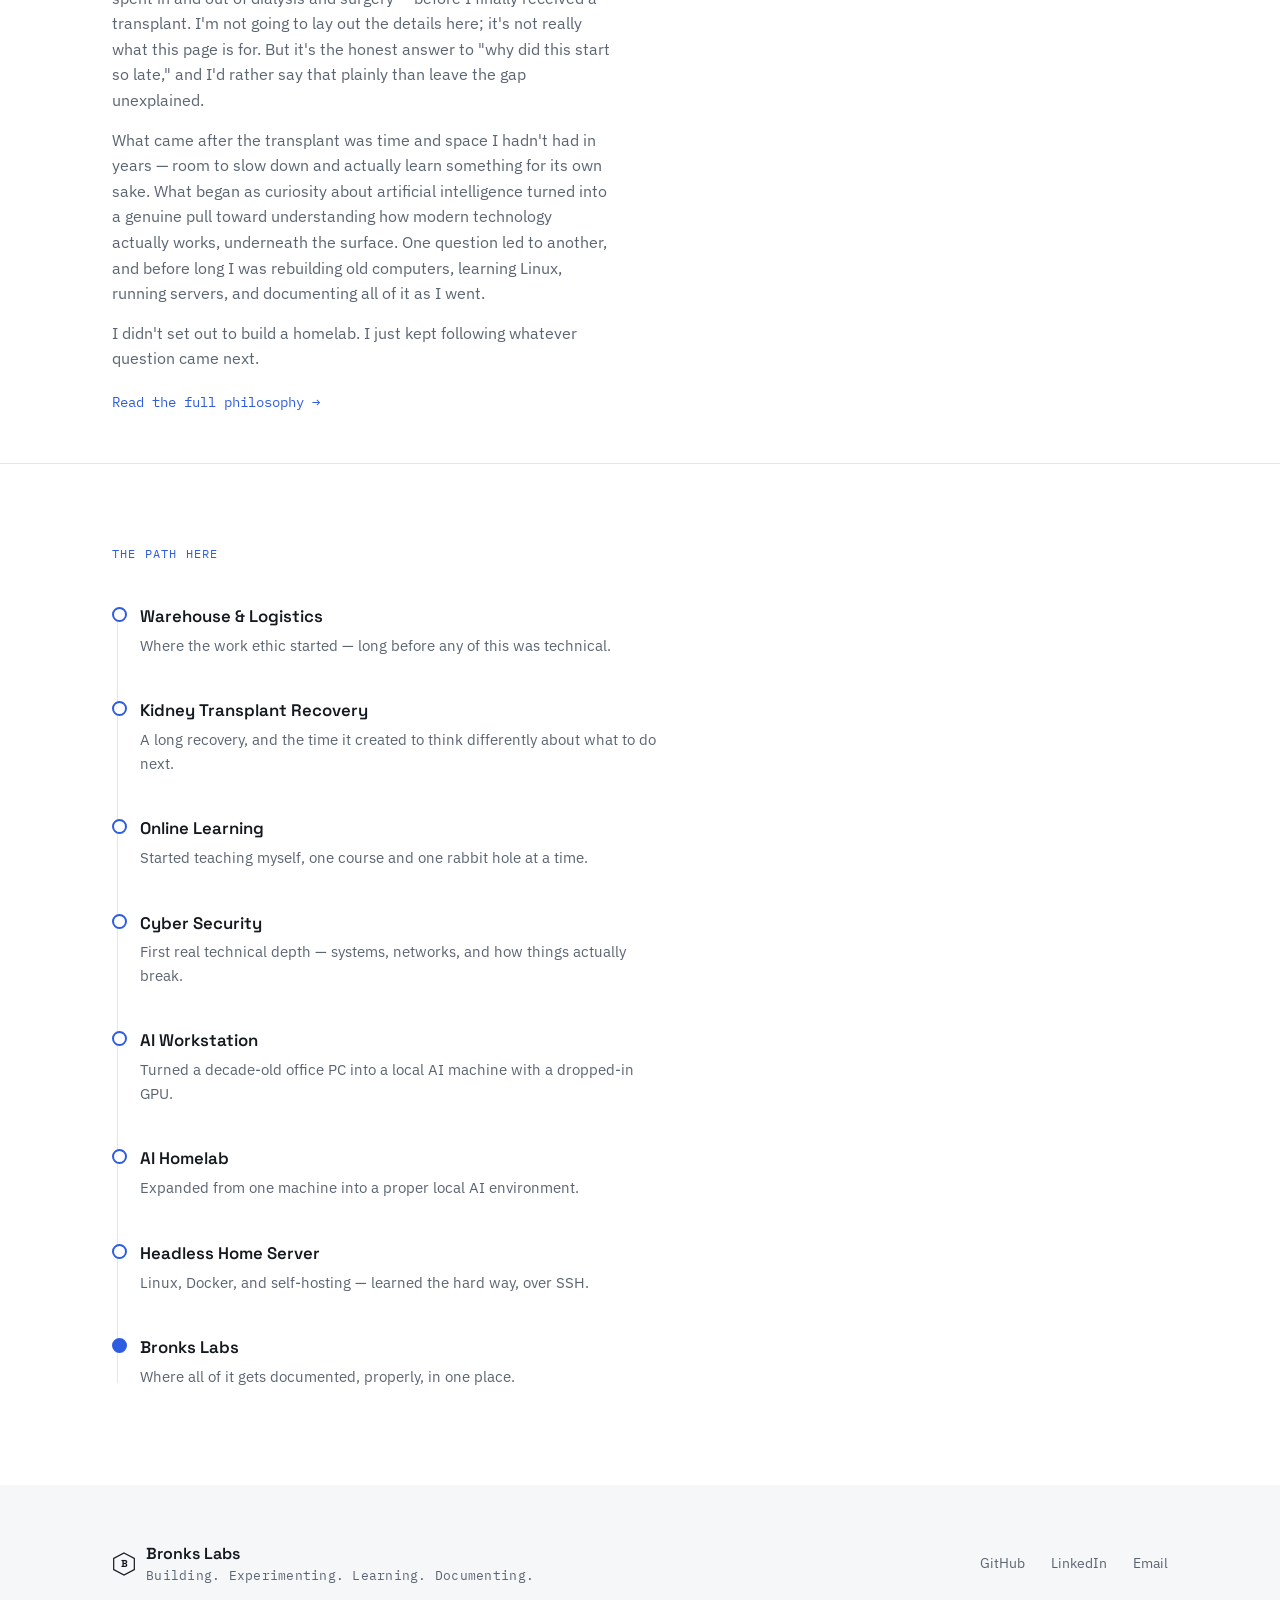
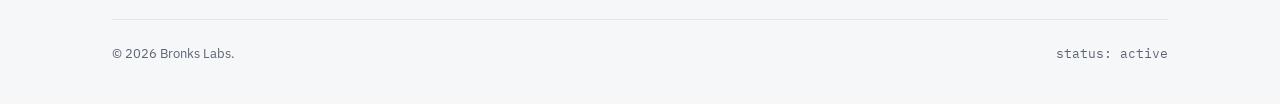
==== commit 84468610: "Sync footer tagline across About, Philosophy, Homelab" ====
--- a/about.html
+++ b/about.html
@@ -173,7 +173,7 @@
         </svg>
         <div>
           <div class="footer-brand-text">Bronks Labs</div>
-          <div class="footer-tagline">Building. Learning. Documenting.</div>
+          <div class="footer-tagline">Building. Experimenting. Learning. Documenting.</div>
         </div>
       </div>
       <div class="footer-links">
